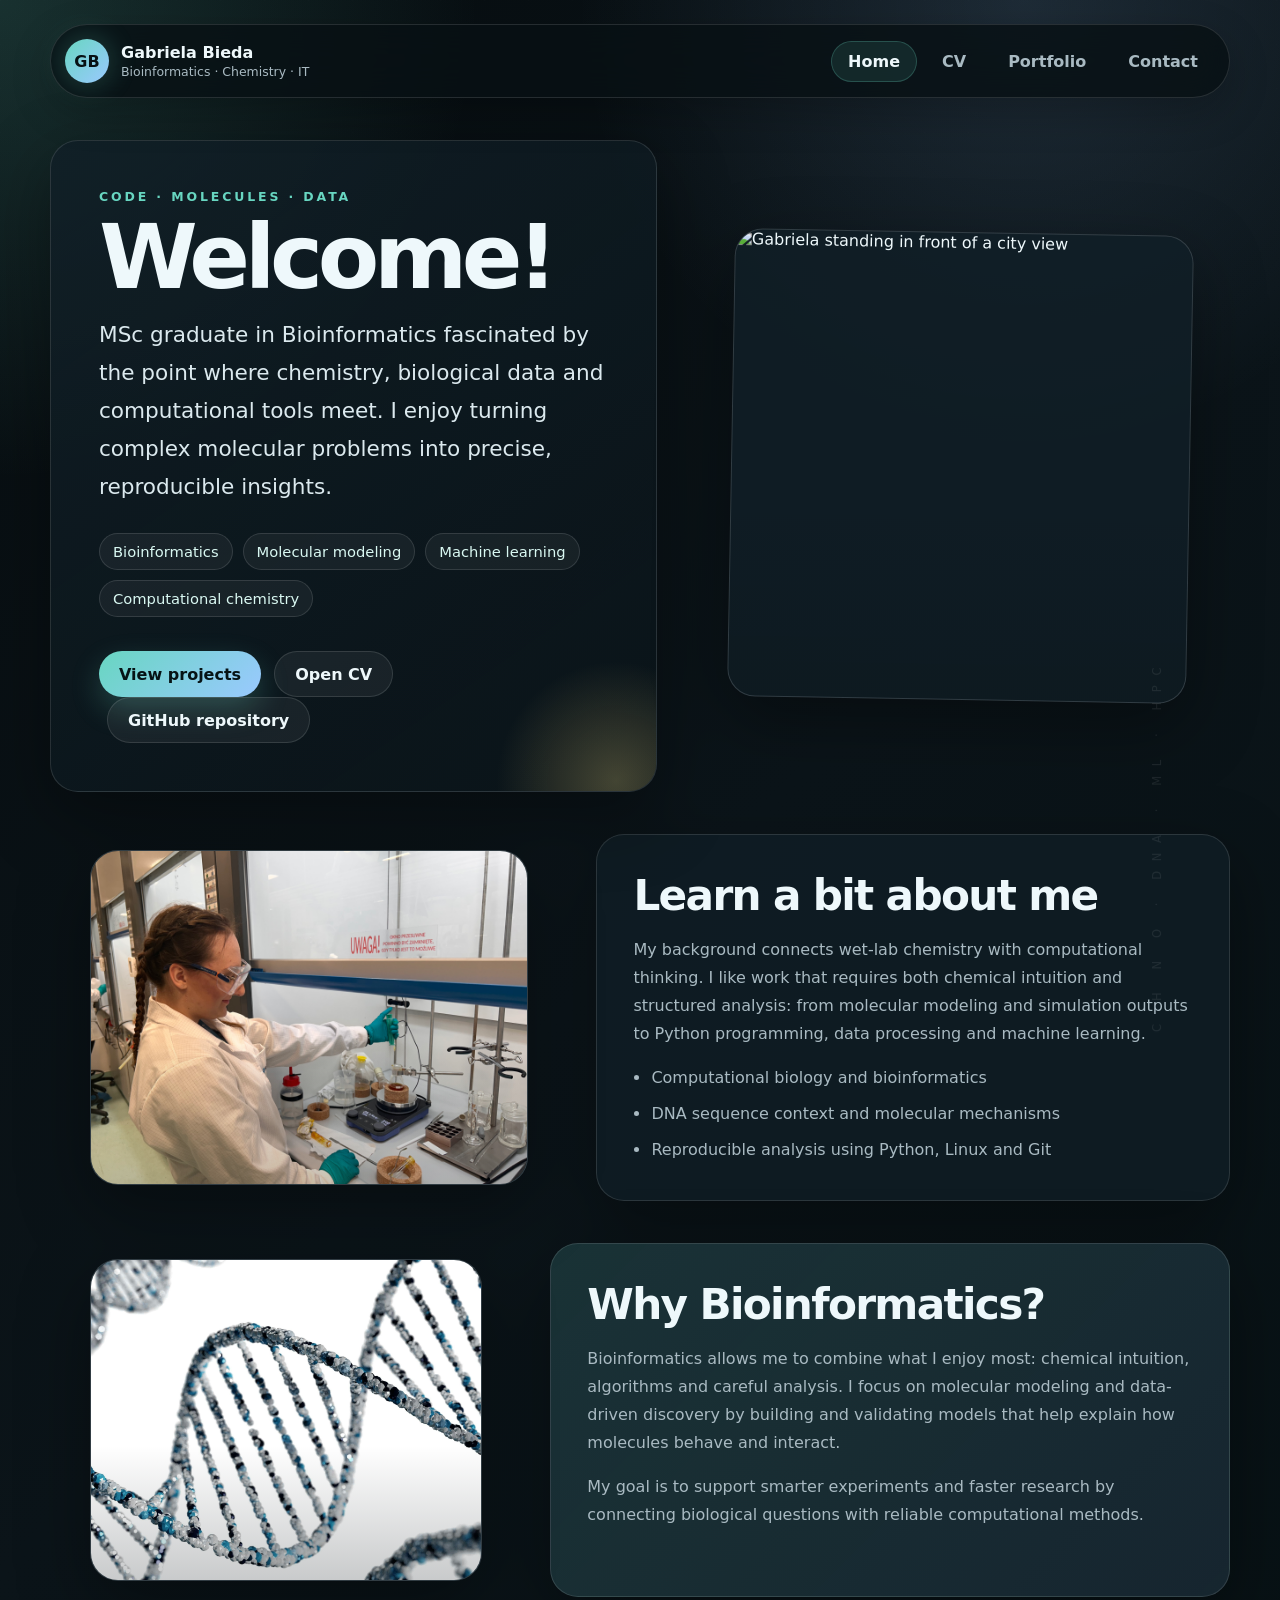
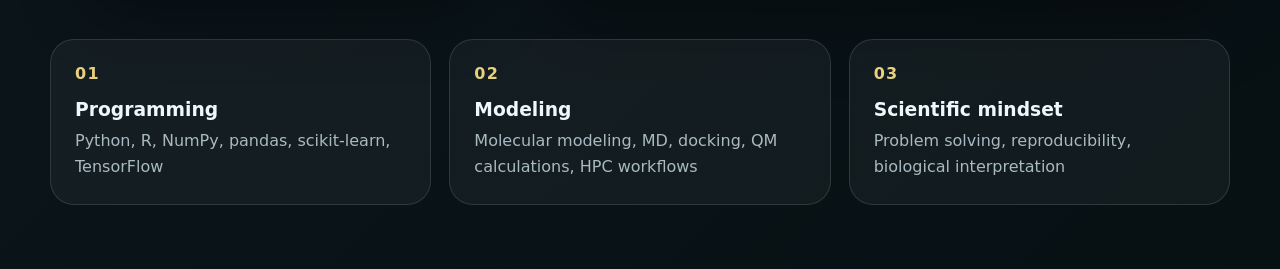
==== index.html @ ac341441 "Update index.html" ====
<!DOCTYPE html>
<html lang="en">
<head>
  <meta charset="UTF-8" />
  <meta name="viewport" content="width=device-width, initial-scale=1.0" />
  <title>Gabriela Bieda | Bioinformatics Portfolio</title>
  <link rel="stylesheet" href="css/main.css" />
  <link rel="stylesheet" href="css/home.css" />
  <link rel="stylesheet" href="css/portfolio.css" />
</head>
<body>
  <div class="site">
    <header class="topbar">
      <a class="brand" href="#home" aria-label="Go to home section">
        <span class="brand-mark">GB</span>
        <span>
          <strong>Gabriela Bieda</strong>
          <small>Bioinformatics · Chemistry · IT</small>
        </span>
      </a>

      <nav class="nav" aria-label="Main navigation">
        <a class="nav-link" href="#home">Home</a>
        <a class="nav-link" href="#cv">CV</a>
        <a class="nav-link" href="#portfolio">Portfolio</a>
        <a class="nav-link" href="#contact">Contact</a>
      </nav>
    </header>

    <main class="pages">
      <section id="home" class="page home-page" aria-labelledby="home-title">
        <div class="hero-grid">
          <div class="hero-copy">
            <p class="eyebrow">Code · Molecules · Data</p>
            <h1 id="home-title">Welcome!</h1>
            <p class="lead">
              MSc graduate in Bioinformatics fascinated by the point where chemistry,
              biological data and computational tools meet. I enjoy turning complex molecular
              problems into precise, reproducible insights.
            </p>
            <div class="tag-row" aria-label="Main interests">
              <span>Bioinformatics</span>
              <span>Molecular modeling</span>
              <span>Machine learning</span>
              <span>Computational chemistry</span>
            </div>
            <div class="hero-actions">
  <a class="button primary" href="#portfolio">View projects</a>
  <a class="button secondary" href="#cv">Open CV</a>
  <a class="button secondary" href="https://github.com/Gabii3355" target="_blank" rel="noopener noreferrer">
    GitHub repository
  </a>
</div>
          </div>

          <figure class="photo-card hero-photo">
            <img src="assets/gabriela-city-view.png" alt="Gabriela standing in front of a city view" />
          </figure>
        </div>

        <section class="about-section split-section" aria-labelledby="about-title">
          <figure class="photo-card lab-photo">
            <img src="assets/gabriela-lab.png" alt="Gabriela working in a chemistry laboratory" />
          </figure>
          <div class="text-card">
            <h2 id="about-title">Learn a bit about me</h2>
            <p>
              My background connects wet-lab chemistry with computational thinking. I like work
              that requires both chemical intuition and structured analysis: from molecular
              modeling and simulation outputs to Python programming, data processing and machine learning.
            </p>
            <ul class="clean-list">
              <li>Computational biology and bioinformatics</li>
              <li>DNA sequence context and molecular mechanisms</li>
              <li>Reproducible analysis using Python, Linux and Git</li>
            </ul>
          </div>
        </section>

        <section class="why-section split-section reverse" aria-labelledby="why-title">
          <figure class="photo-card dna-photo">
            <img src="assets/dna-helix.png" alt="DNA double helix illustration" />
          </figure>
          <div class="text-card accent-card">
            <h2 id="why-title">Why Bioinformatics?</h2>
            <p>
              Bioinformatics allows me to combine what I enjoy most: chemical intuition, algorithms
              and careful analysis. I focus on molecular modeling and data-driven discovery by
              building and validating models that help explain how molecules behave and interact.
            </p>
            <p>
              My goal is to support smarter experiments and faster research by connecting
              biological questions with reliable computational methods.
            </p>
          </div>
        </section>

        <section class="skills-strip" aria-label="Selected skills">
          <article>
            <span>01</span>
            <h3>Programming</h3>
            <p>Python, R, NumPy, pandas, scikit-learn, TensorFlow</p>
          </article>
          <article>
            <span>02</span>
            <h3>Modeling</h3>
            <p>Molecular modeling, MD, docking, QM calculations, HPC workflows</p>
          </article>
          <article>
            <span>03</span>
            <h3>Scientific mindset</h3>
            <p>Problem solving, reproducibility, biological interpretation</p>
          </article>
        </section>
      </section>

      <section id="cv" class="page" aria-labelledby="cv-title">
        <div class="page-heading">
          <p class="eyebrow">Curriculum vitae</p>
          <h1 id="cv-title">CV</h1>
          <p>
            Here you can view or download my CV in PDF format.
          </p>
          <a class="button primary" href="assets/Gabriela_Bieda_CV.pdf" download>Download CV</a>
        </div>
        <div class="cv-shell">
          <iframe
            class="cv-frame"
            src="assets/Gabriela_Bieda_CV.pdf#toolbar=1&navpanes=0"
            title="Gabriela Bieda CV PDF">
          </iframe>
        </div>
      </section>

      <section id="portfolio" class="page" aria-labelledby="portfolio-title">
        <div class="page-heading">
          <p class="eyebrow">Selected work</p>
          <h1 id="portfolio-title">Portfolio</h1>
          <p>
            A growing collection of projects combining bioinformatics, chemistry, machine learning
            and data analysis.
          </p>
        </div>

        <div class="project-grid">
          <a class="project-card" href="projects/master-thesis/">
            <span class="project-number">01</span>
            <h2>DNA sequence effects on cytosine deamination</h2>
            <p>Master's thesis project using MED and DTSS analyses.</p>
            <span class="project-tags">Python · Molecular modeling · Data visualization</span>
            <span class="project-link-completed"> Completed project</span>
          </a>

          <a class="project-card" href="projects/formic_acid_mlp/">
            <span class="project-number">02</span>
            <h2>Machine Learning Interatomic Potential for Formic Acid Dimer</h2>
            <p>FAD molecular modeling and ML potential workflow.</p>
            <span class="project-tags">DeepMD · LAMMPS · Python</span>
            <span class="project-link-completed"> Completed project</span>
          </a>

         <a class="project-card" href="projects/fastq-qc/">
  <span class="project-number">03</span>
  <h2>FASTQ Quality Control in R</h2>
  <p>Mini bioinformatics project focused on sequencing read quality analysis, filtering and trimming of FASTQ data.</p>
  <span class="project-tags">R · ShortRead · FASTQ · Bioinformatics</span>
  <span class="project-link-completed"> Completed project</span>
</a>
        </div>
      </section>

      <section id="contact" class="page" aria-labelledby="contact-title">
        <div class="page-heading contact-heading">
          <p class="eyebrow">Let’s connect</p>
          <h1 id="contact-title">Contact</h1>
          <p>
            I am open to research, bioinformatics, computational chemistry and data science opportunities.
          </p>
        </div>

        <div class="contact-grid">
          <a class="contact-card" href="mailto:gabi.bieda@hotmail.com">
            <span>Email</span>
            <strong>gabi.bieda@hotmail.com</strong>
          </a>
          <a class="contact-card" href="tel:+48731602139">
            <span>Phone</span>
            <strong>+48 731 602 139</strong>
          </a>
          <a class="contact-card" href="https://www.linkedin.com/in/gabriela-bieda-77a661300/" target="_blank" rel="noopener noreferrer">
            <span>LinkedIn</span>
            <strong>gabriela-bieda-77a661300</strong>
          </a>
        </div>
      </section>
    </main>
  </div>
</body>
</html>
---- css/main.css ----
:root {
  --bg: #081014;
  --bg-soft: #101b22;
  --panel: rgba(17, 31, 39, 0.86);
  --panel-strong: #132a36;
  --text: #eef8fb;
  --muted: #a9bac2;
  --line: rgba(255, 255, 255, 0.12);
  --accent: #68d6c1;
  --accent-2: #9ac9ff;
  --chem: #e8d17d;
  --shadow: 0 24px 70px rgba(0, 0, 0, 0.36);
  --radius: 28px;
}

* {
  box-sizing: border-box;
}

html {
  scroll-behavior: smooth;
}

body {
  margin: 0;
  min-height: 100vh;
  font-family: Inter, ui-sans-serif, system-ui, -apple-system, BlinkMacSystemFont, "Segoe UI", sans-serif;
  color: var(--text);
  background:
    radial-gradient(circle at top left, rgba(104, 214, 193, 0.18), transparent 30rem),
    radial-gradient(circle at 80% 0%, rgba(154, 201, 255, 0.14), transparent 28rem),
    linear-gradient(135deg, #070d10 0%, #0b1419 50%, #071114 100%);
}

body::before {
  content: "";
  position: fixed;
  inset: 0;
  pointer-events: none;
  opacity: 0.12;
  background-image:
    linear-gradient(rgba(255,255,255,.06) 1px, transparent 1px),
    linear-gradient(90deg, rgba(255,255,255,.06) 1px, transparent 1px);
  background-size: 44px 44px;
  mask-image: linear-gradient(to bottom, black, transparent 85%);
}

body::after {
  content: "C  H  N  O   ·   DNA   ·   ML   ·   HPC";
  position: fixed;
  right: -4rem;
  bottom: 3rem;
  transform: rotate(-90deg);
  color: rgba(255,255,255,0.08);
  letter-spacing: .6rem;
  font-size: .72rem;
  pointer-events: none;
}

a {
  color: inherit;
}

img {
  display: block;
  width: 100%;
}

h1,
h2,
h3,
p {
  margin-top: 0;
}

h1 {
  margin-bottom: 18px;
  font-size: clamp(2.8rem, 7vw, 6.6rem);
  line-height: .92;
  letter-spacing: -0.06em;
}

h2 {
  margin-bottom: 16px;
  font-size: clamp(1.8rem, 3.3vw, 3.1rem);
  letter-spacing: -0.04em;
}

h3 {
  margin-bottom: 8px;
}

.site {
  width: min(1180px, calc(100% - 32px));
  margin: 0 auto;
  padding: 24px 0 64px;
}

.topbar {
  position: sticky;
  top: 16px;
  z-index: 10;
  display: flex;
  align-items: center;
  justify-content: space-between;
  gap: 18px;
  padding: 14px;
  border: 1px solid var(--line);
  border-radius: 999px;
  background: rgba(8, 16, 20, 0.82);
  backdrop-filter: blur(18px);
  box-shadow: 0 14px 40px rgba(0, 0, 0, 0.22);
}

.brand {
  display: inline-flex;
  align-items: center;
  gap: 12px;
  text-decoration: none;
  min-width: 230px;
}

.brand-mark {
  display: grid;
  place-items: center;
  width: 44px;
  height: 44px;
  border-radius: 50%;
  color: #071114;
  font-weight: 800;
  background: linear-gradient(135deg, var(--accent), var(--accent-2));
  box-shadow: 0 0 28px rgba(104, 214, 193, 0.28);
}

.brand strong,
.brand small {
  display: block;
}

.brand small {
  margin-top: 2px;
  color: var(--muted);
  font-size: .78rem;
}

.nav {
  display: flex;
  align-items: center;
  gap: 8px;
  flex-wrap: wrap;
  justify-content: flex-end;
}

.nav-link {
  padding: 10px 16px;
  border: 1px solid transparent;
  border-radius: 999px;
  text-decoration: none;
  color: var(--muted);
  font-weight: 700;
  transition: .2s ease;
}

.nav-link:hover,
.site:not(:has(.page:target)) .nav-link[href="#home"],
.site:has(#home:target) .nav-link[href="#home"],
.site:has(#cv:target) .nav-link[href="#cv"],
.site:has(#portfolio:target) .nav-link[href="#portfolio"],
.site:has(#contact:target) .nav-link[href="#contact"] {
  color: var(--text);
  border-color: rgba(104, 214, 193, 0.24);
  background: rgba(104, 214, 193, 0.11);
}

.pages {
  position: relative;
  margin-top: 42px;
}

.page {
  display: none;
  animation: pageIn .35s ease both;
}

#home {
  display: block;
}

.page:target {
  display: block;
}

.pages:has(.page:target) #home {
  display: none;
}

.pages:has(#home:target) #home {
  display: block;
}

@keyframes pageIn {
  from {
    opacity: 0;
    transform: translateY(10px);
  }
  to {
    opacity: 1;
    transform: translateY(0);
  }
}

.eyebrow {
  margin: 0 0 12px;
  color: var(--accent);
  font-size: .78rem;
  font-weight: 800;
  letter-spacing: .18rem;
  text-transform: uppercase;
}

.lead {
  color: #dbe9ee;
  font-size: clamp(1.08rem, 2vw, 1.35rem);
  line-height: 1.75;
  max-width: 760px;
}

.button {
  display: inline-flex;
  align-items: center;
  justify-content: center;
  min-height: 46px;
  padding: 12px 20px;
  border-radius: 999px;
  font-weight: 800;
  text-decoration: none;
  transition: .2s ease;
}

.button.primary {
  color: #061315;
  background: linear-gradient(135deg, var(--accent), var(--accent-2));
  box-shadow: 0 12px 30px rgba(104,214,193,.24);
}

.button.secondary {
  margin-left: 8px;
  border: 1px solid var(--line);
  color: var(--text);
  background: rgba(255,255,255,.06);
}

.button:hover {
  transform: translateY(-2px);
}

.page-heading {
  max-width: 850px;
  padding: 44px;
  border: 1px solid var(--line);
  border-radius: var(--radius);
  background: rgba(17, 31, 39, 0.78);
  box-shadow: var(--shadow);
}

.page-heading h1 {
  font-size: clamp(2.4rem, 6vw, 5.6rem);
}

.page-heading p {
  color: var(--muted);
  line-height: 1.75;
}

.page-heading .button {
  position: relative;
  z-index: 1;
}

.cv-shell {
  margin-top: 28px;
  padding: 14px;
  border: 1px solid var(--line);
  border-radius: var(--radius);
  background: rgba(255,255,255,.04);
  box-shadow: var(--shadow);
}

.cv-frame {
  display: block;
  width: 100%;
  height: min(82vh, 980px);
  min-height: 620px;
  border: 0;
  border-radius: 18px;
  background: #fff;
}

.contact-grid {
  display: grid;
  grid-template-columns: repeat(3, 1fr);
  gap: 18px;
  margin-top: 28px;
}

.contact-card {
  display: flex;
  flex-direction: column;
  gap: 10px;
  min-height: 170px;
  justify-content: center;
  padding: 26px;
  border: 1px solid var(--line);
  border-radius: var(--radius);
  text-decoration: none;
  background: rgba(17, 31, 39, 0.78);
  box-shadow: var(--shadow);
  transition: .2s ease;
}

.contact-card:hover {
  transform: translateY(-4px);
  border-color: rgba(104,214,193,.38);
}

.contact-card span {
  color: var(--accent);
  font-weight: 900;
  letter-spacing: .1rem;
  text-transform: uppercase;
  font-size: .76rem;
}

.contact-card strong {
  font-size: clamp(1rem, 2vw, 1.25rem);
  overflow-wrap: anywhere;
}

@media (max-width: 920px) {
  .topbar {
    align-items: flex-start;
    border-radius: 28px;
    flex-direction: column;
  }

  .nav {
    width: 100%;
    justify-content: flex-start;
  }

  .contact-grid {
    grid-template-columns: 1fr;
  }
}

@media (max-width: 620px) {
  .site {
    width: min(100% - 18px, 1180px);
    padding-top: 10px;
  }

  .topbar,
  .page-heading {
    padding: 22px;
  }

  .brand {
    min-width: 0;
  }

  .nav-link {
    padding: 9px 12px;
    font-size: .92rem;
  }

  .button.secondary {
    margin-left: 0;
    margin-top: 10px;
  }

  .cv-frame {
    min-height: 520px;
  }
}
---- css/home.css ----
.hero-grid {
  display: grid;
  grid-template-columns: 1.06fr .94fr;
  gap: 34px;
  align-items: center;
  min-height: 580px;
}

.hero-copy {
  position: relative;
  padding: 48px;
  border: 1px solid var(--line);
  border-radius: var(--radius);
  background: linear-gradient(145deg, rgba(17,31,39,.86), rgba(10,20,25,.76));
  box-shadow: var(--shadow);
  overflow: hidden;
}

.hero-copy::after {
  content: "";
  position: absolute;
  width: 260px;
  height: 260px;
  right: -90px;
  bottom: -120px;
  border-radius: 50%;
  background: radial-gradient(circle, rgba(232,209,125,.26), transparent 65%);
}

.tag-row {
  display: flex;
  flex-wrap: wrap;
  gap: 10px;
  margin: 28px 0 34px;
}

.tag-row span {
  padding: 9px 13px;
  border: 1px solid rgba(255, 255, 255, 0.12);
  border-radius: 999px;
  color: #d9f8f2;
  background: rgba(255, 255, 255, 0.05);
  font-size: .92rem;
}

.hero-actions {
  position: relative;
  z-index: 1;
}

.photo-card {
  position: relative;
  border: 1px solid rgba(255,255,255,.14);
  border-radius: var(--radius);
  overflow: hidden;
  background: var(--panel);
  box-shadow: var(--shadow);
}

.photo-card::before {
  content: "";
  position: absolute;
  inset: 0;
  z-index: 1;
  pointer-events: none;
  background: linear-gradient(to bottom, transparent 58%, rgba(8,16,20,.22));
}

.hero-photo {
  transform: rotate(1deg);
}

.hero-photo img {
  aspect-ratio: 1 / 1.02;
  object-fit: cover;
}

.split-section {
  display: grid;
  grid-template-columns: .9fr 1.1fr;
  gap: 28px;
  align-items: stretch;
  margin-top: 42px;
}

.split-section.reverse {
  grid-template-columns: .82fr 1.18fr;
}

.lab-photo img,
.dna-photo img {
  height: 100%;
  min-height: 320px;
  object-fit: cover;
}

.text-card {
  padding: 36px;
  border: 1px solid var(--line);
  border-radius: var(--radius);
  background: rgba(17, 31, 39, 0.76);
  box-shadow: var(--shadow);
}

.text-card p,
.clean-list {
  color: var(--muted);
  line-height: 1.75;
}

.clean-list {
  padding-left: 18px;
  margin-bottom: 0;
}

.clean-list li + li {
  margin-top: 8px;
}

.accent-card {
  background:
    linear-gradient(135deg, rgba(104, 214, 193, 0.12), rgba(154, 201, 255, 0.06)),
    rgba(17, 31, 39, 0.78);
}

.skills-strip {
  display: grid;
  grid-template-columns: repeat(3, 1fr);
  gap: 18px;
  margin-top: 42px;
}

.skills-strip article {
  padding: 24px;
  border: 1px solid var(--line);
  border-radius: 24px;
  background: rgba(255,255,255,.045);
}

.skills-strip span {
  display: inline-flex;
  margin-bottom: 16px;
  color: var(--chem);
  font-weight: 900;
  letter-spacing: .08rem;
}

.skills-strip p {
  color: var(--muted);
  line-height: 1.6;
  margin-bottom: 0;
}

@media (max-width: 920px) {
  .hero-grid,
  .split-section,
  .split-section.reverse,
  .skills-strip {
    grid-template-columns: 1fr;
  }

  .hero-grid {
    min-height: unset;
  }

  .hero-photo {
    transform: none;
  }
}

@media (max-width: 620px) {
  .hero-copy,
  .text-card {
    padding: 22px;
  }

  .hero-actions {
    display: grid;
    gap: 10px;
  }
}
---- css/portfolio.css ----
.project-grid {
  display: grid;
  grid-template-columns: repeat(3, 1fr);
  gap: 20px;
  margin-top: 28px;
}

.project-card {
  position: relative;
  min-height: 360px;
  padding: 28px;
  border: 1px solid var(--line);
  border-radius: var(--radius);
  text-decoration: none;
  background:
    radial-gradient(circle at 90% 10%, rgba(104,214,193,.16), transparent 12rem),
    rgba(17, 31, 39, 0.78);
  box-shadow: var(--shadow);
  transition: .22s ease;
  overflow: hidden;
}

.project-card::after {
  content: "";
  position: absolute;
  right: -48px;
  bottom: -48px;
  width: 150px;
  height: 150px;
  border: 1px solid rgba(154,201,255,.28);
  border-radius: 50%;
}

.project-card:hover {
  transform: translateY(-6px);
  border-color: rgba(104,214,193,.38);
}

.project-number {
  display: inline-flex;
  margin-bottom: 16px;
  color: var(--chem);
  font-weight: 900;
  letter-spacing: .08rem;
}

.project-card h2 {
  font-size: 1.5rem;
  line-height: 1.16;
}

.project-card p {
  color: var(--muted);
  line-height: 1.75;
}

.project-tags {
  display: block;
  margin-top: 18px;
  color: #d9f8f2;
  font-size: .88rem;
  line-height: 1.5;
}

.project-link {
  position: absolute;
  left: 28px;
  bottom: 28px;
  color: var(--accent);
  font-weight: 900;
}
.project-link-completed {
  color: #4ade80
  position: absolute;
  left: 28px;
  bottom: 28px;
  color: var(--accent);
  font-weight: 900;
}

@media (max-width: 920px) {
  .project-grid {
    grid-template-columns: 1fr;
  }

  .project-card {
    min-height: 260px;
  }
}
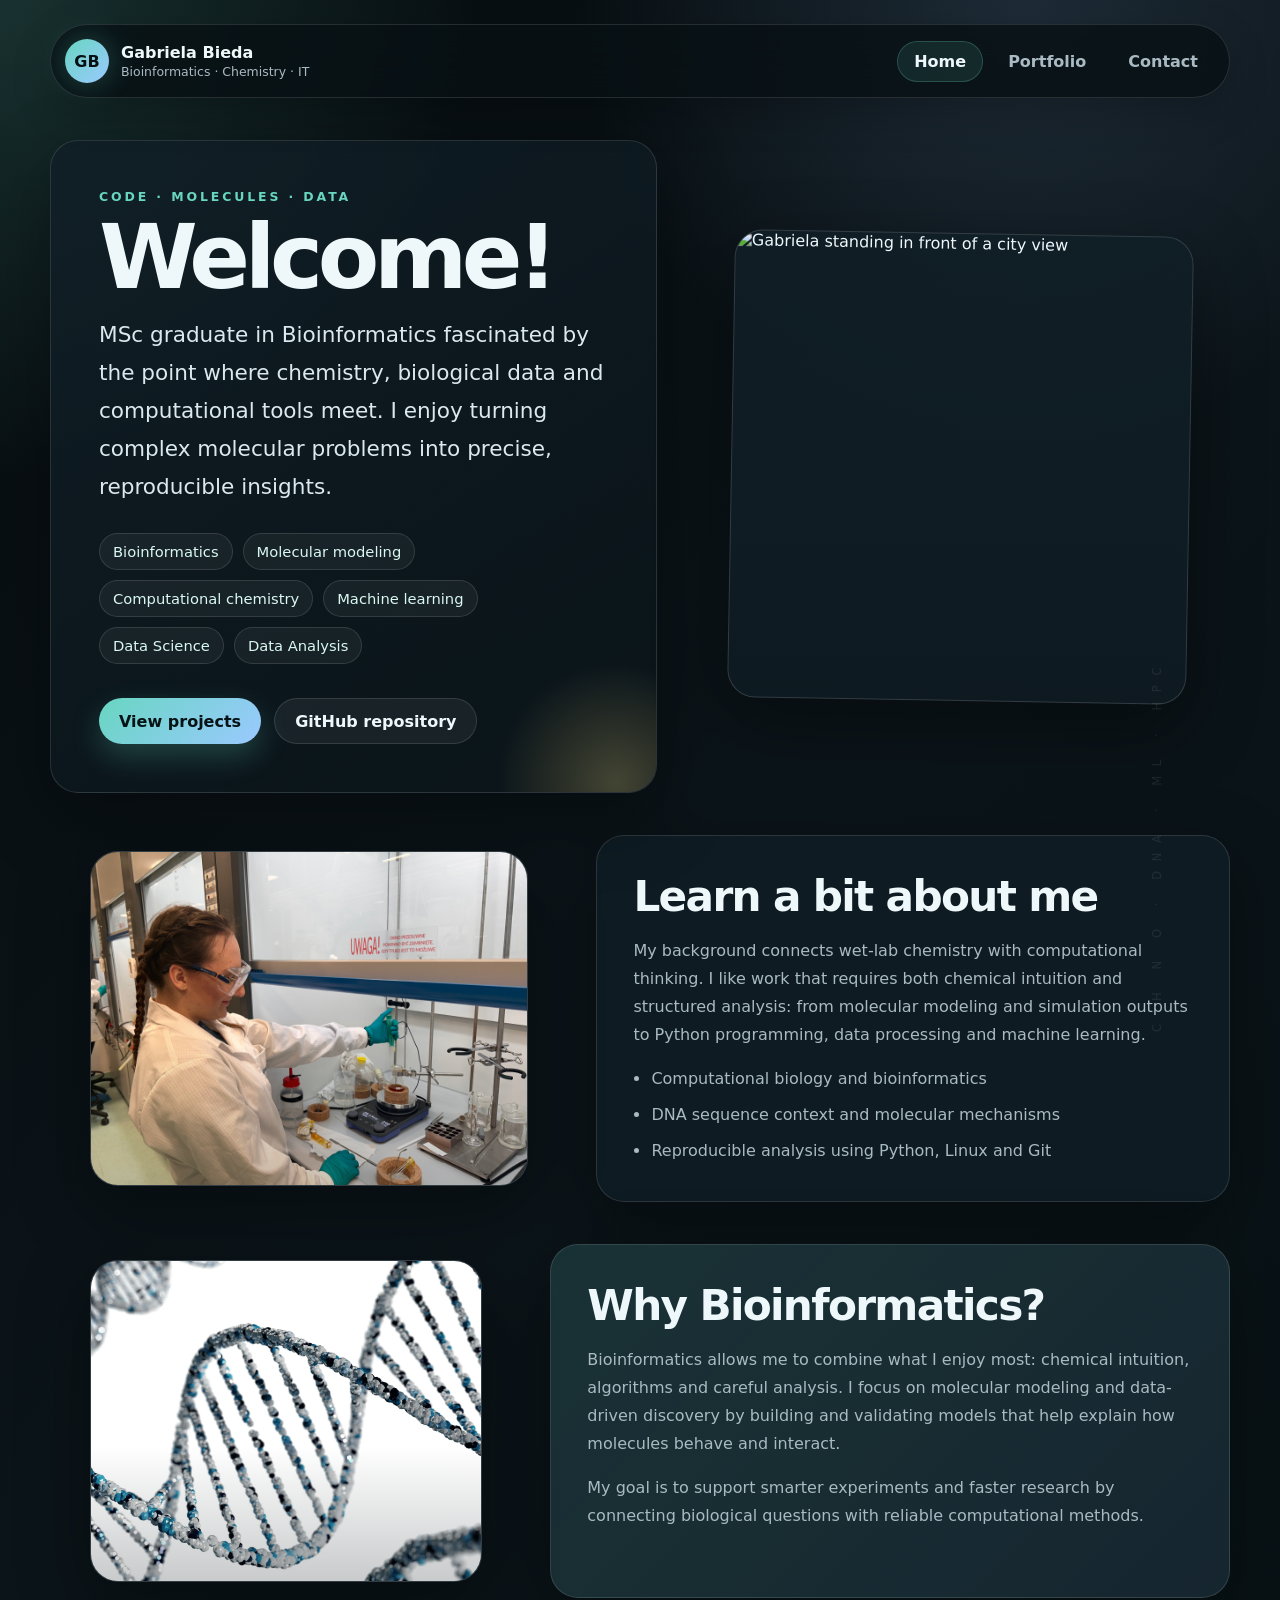
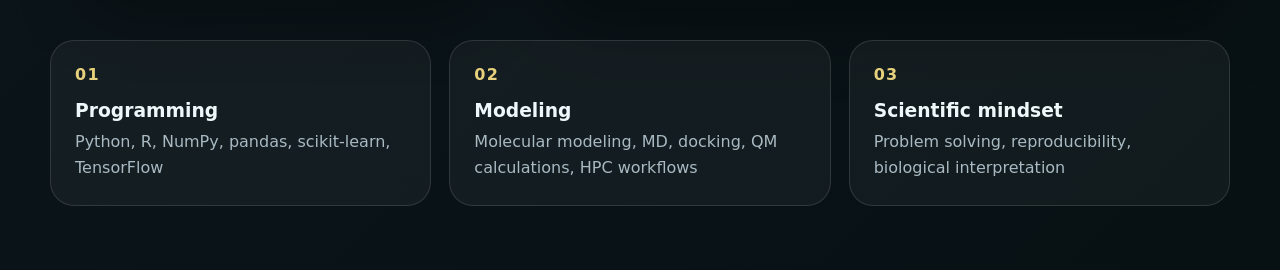
==== commit 5e60a743: "Update index.html" ====
--- a/index.html
+++ b/index.html
@@ -3,7 +3,7 @@
 <head>
   <meta charset="UTF-8" />
   <meta name="viewport" content="width=device-width, initial-scale=1.0" />
-  <title>Gabriela Bieda | Bioinformatics Portfolio</title>
+  <title>Gabriela Bieda | Portfolio</title>
   <link rel="stylesheet" href="css/main.css" />
   <link rel="stylesheet" href="css/home.css" />
   <link rel="stylesheet" href="css/portfolio.css" />
@@ -21,7 +21,6 @@
 
       <nav class="nav" aria-label="Main navigation">
         <a class="nav-link" href="#home">Home</a>
-        <a class="nav-link" href="#cv">CV</a>
         <a class="nav-link" href="#portfolio">Portfolio</a>
         <a class="nav-link" href="#contact">Contact</a>
       </nav>
@@ -41,12 +40,14 @@
             <div class="tag-row" aria-label="Main interests">
               <span>Bioinformatics</span>
               <span>Molecular modeling</span>
+              <span>Computational chemistry</span>
               <span>Machine learning</span>
-              <span>Computational chemistry</span>
+              <span>Data Science</span>
+              <span>Data Analysis</span>
+             
             </div>
             <div class="hero-actions">
   <a class="button primary" href="#portfolio">View projects</a>
-  <a class="button secondary" href="#cv">Open CV</a>
   <a class="button secondary" href="https://github.com/Gabii3355" target="_blank" rel="noopener noreferrer">
     GitHub repository
   </a>
@@ -114,24 +115,7 @@
         </section>
       </section>
 
-      <section id="cv" class="page" aria-labelledby="cv-title">
-        <div class="page-heading">
-          <p class="eyebrow">Curriculum vitae</p>
-          <h1 id="cv-title">CV</h1>
-          <p>
-            Here you can view or download my CV in PDF format.
-          </p>
-          <a class="button primary" href="assets/Gabriela_Bieda_CV.pdf" download>Download CV</a>
-        </div>
-        <div class="cv-shell">
-          <iframe
-            class="cv-frame"
-            src="assets/Gabriela_Bieda_CV.pdf#toolbar=1&navpanes=0"
-            title="Gabriela Bieda CV PDF">
-          </iframe>
-        </div>
-      </section>
-
+     
       <section id="portfolio" class="page" aria-labelledby="portfolio-title">
         <div class="page-heading">
           <p class="eyebrow">Selected work</p>
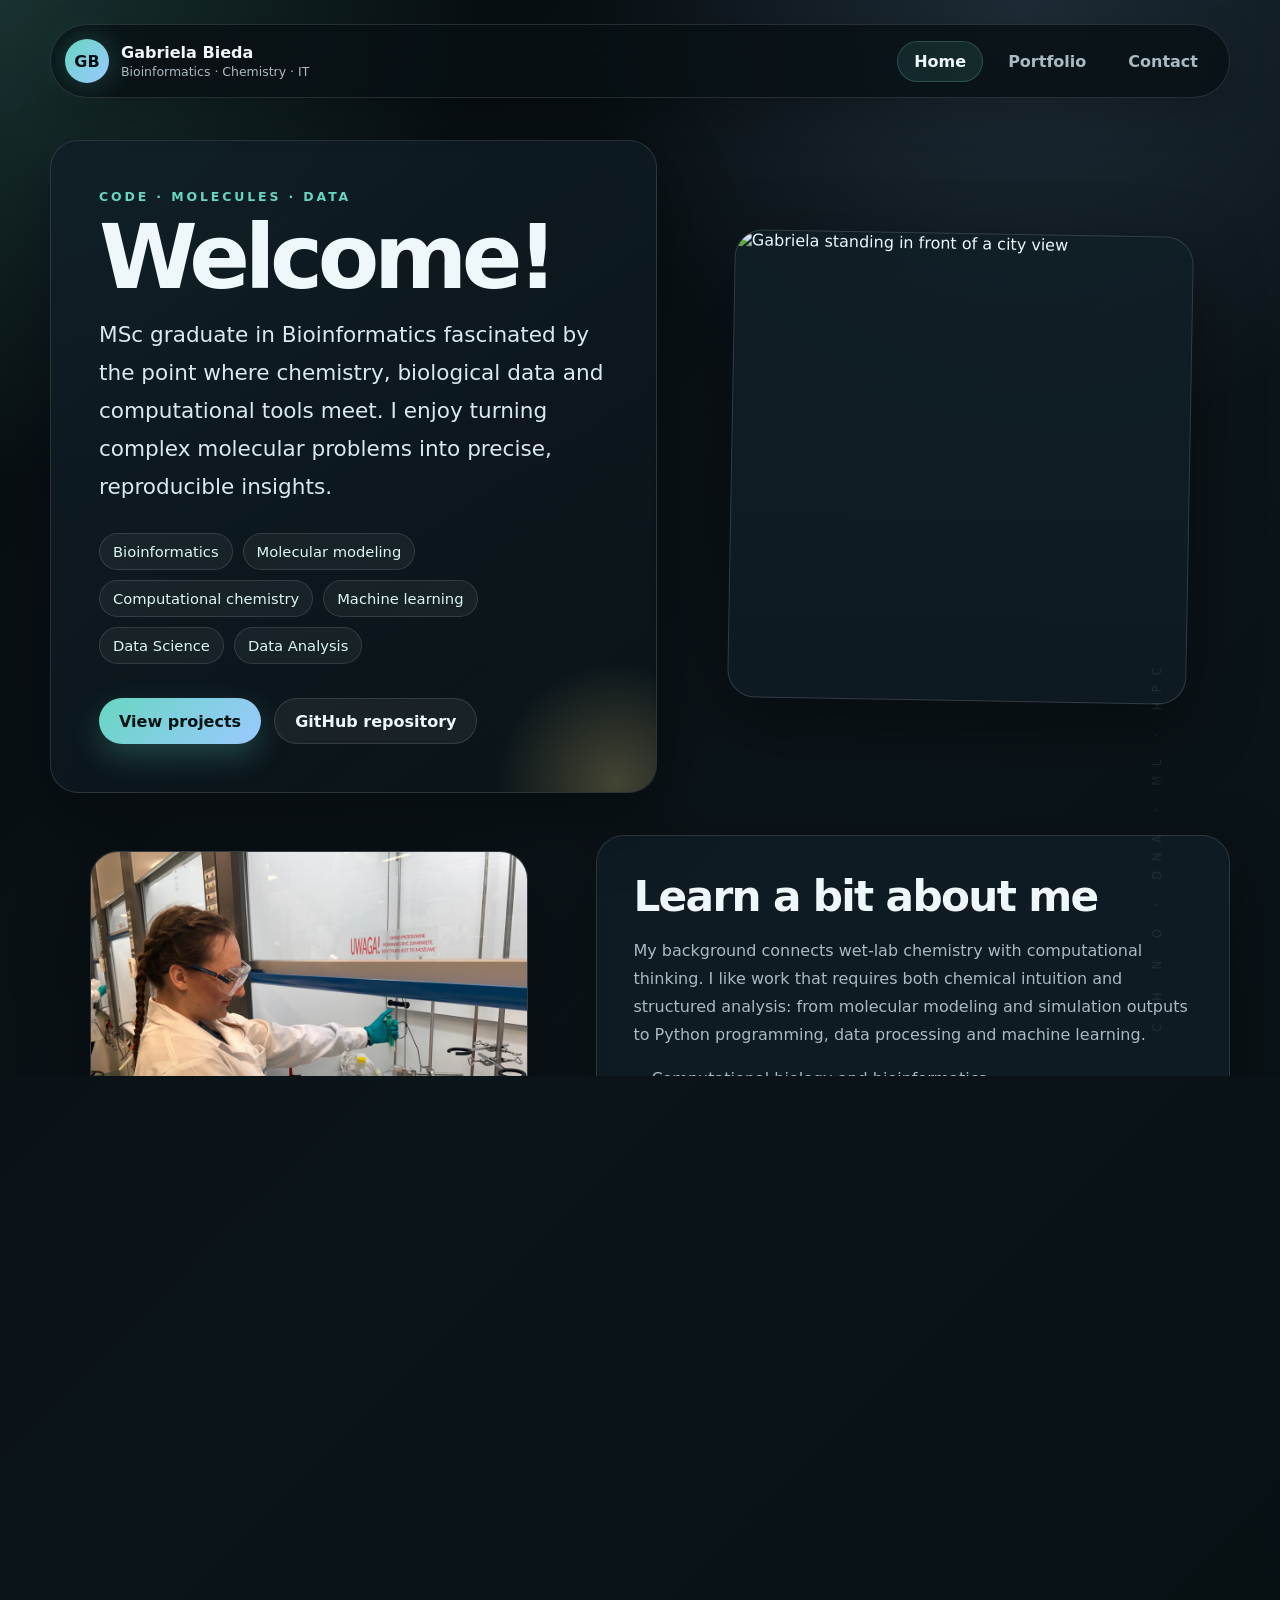
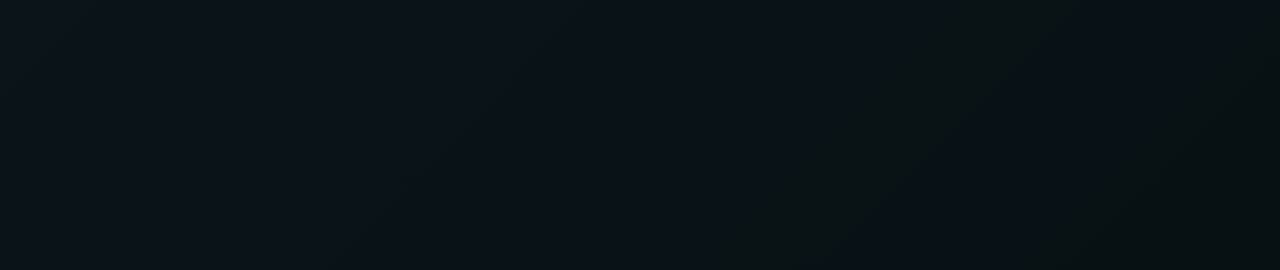
==== commit a7c47bee: "Update index.html" ====
--- a/index.html
+++ b/index.html
@@ -149,6 +149,32 @@
   <p>Mini bioinformatics project focused on sequencing read quality analysis, filtering and trimming of FASTQ data.</p>
   <span class="project-tags">R · ShortRead · FASTQ · Bioinformatics</span>
   <span class="project-link-completed"> Completed project</span>
+</a>  
+       <a class="project-card" href="projects/NMR_oils/">
+  <span class="project-number">04</span>
+  <h2>NMR Analysis of Edible Oils</h2>
+  <p> Data analysis project focused on preprocessing NMR measurements,
+    SQL analytics, multivariate analysis and classification of edible oils. </p>
+  <span class="project-tags">
+    Python · MySQL · PCA · K-means · KNN
+  </span>
+  <span class="project-link-completed">Completed project</span>
+</a>
+          
+  <a class="project-card" href="projects/scientific-literature-assistant/">
+  <span class="project-number">05</span>
+  <h2>Scientific Literature Assistant</h2>
+  <p>
+    Lightweight Retrieval-Augmented Generation application for querying
+    scientific PDF papers using BM25Plus retrieval, Groq-based semantic
+    reranking and source-grounded answers with page-level citations.
+  </p>
+  <span class="project-tags">
+    Python · RAG · BM25Plus · Groq · Streamlit
+  </span>
+  <span class="project-link-completed">
+    Completed project
+  </span>
 </a>
         </div>
       </section>
@@ -158,7 +184,7 @@
           <p class="eyebrow">Let’s connect</p>
           <h1 id="contact-title">Contact</h1>
           <p>
-            I am open to research, bioinformatics, computational chemistry and data science opportunities.
+            I am open to research, bioinformatics, computational chemistry and data science/data analysis opportunities.
           </p>
         </div>
 
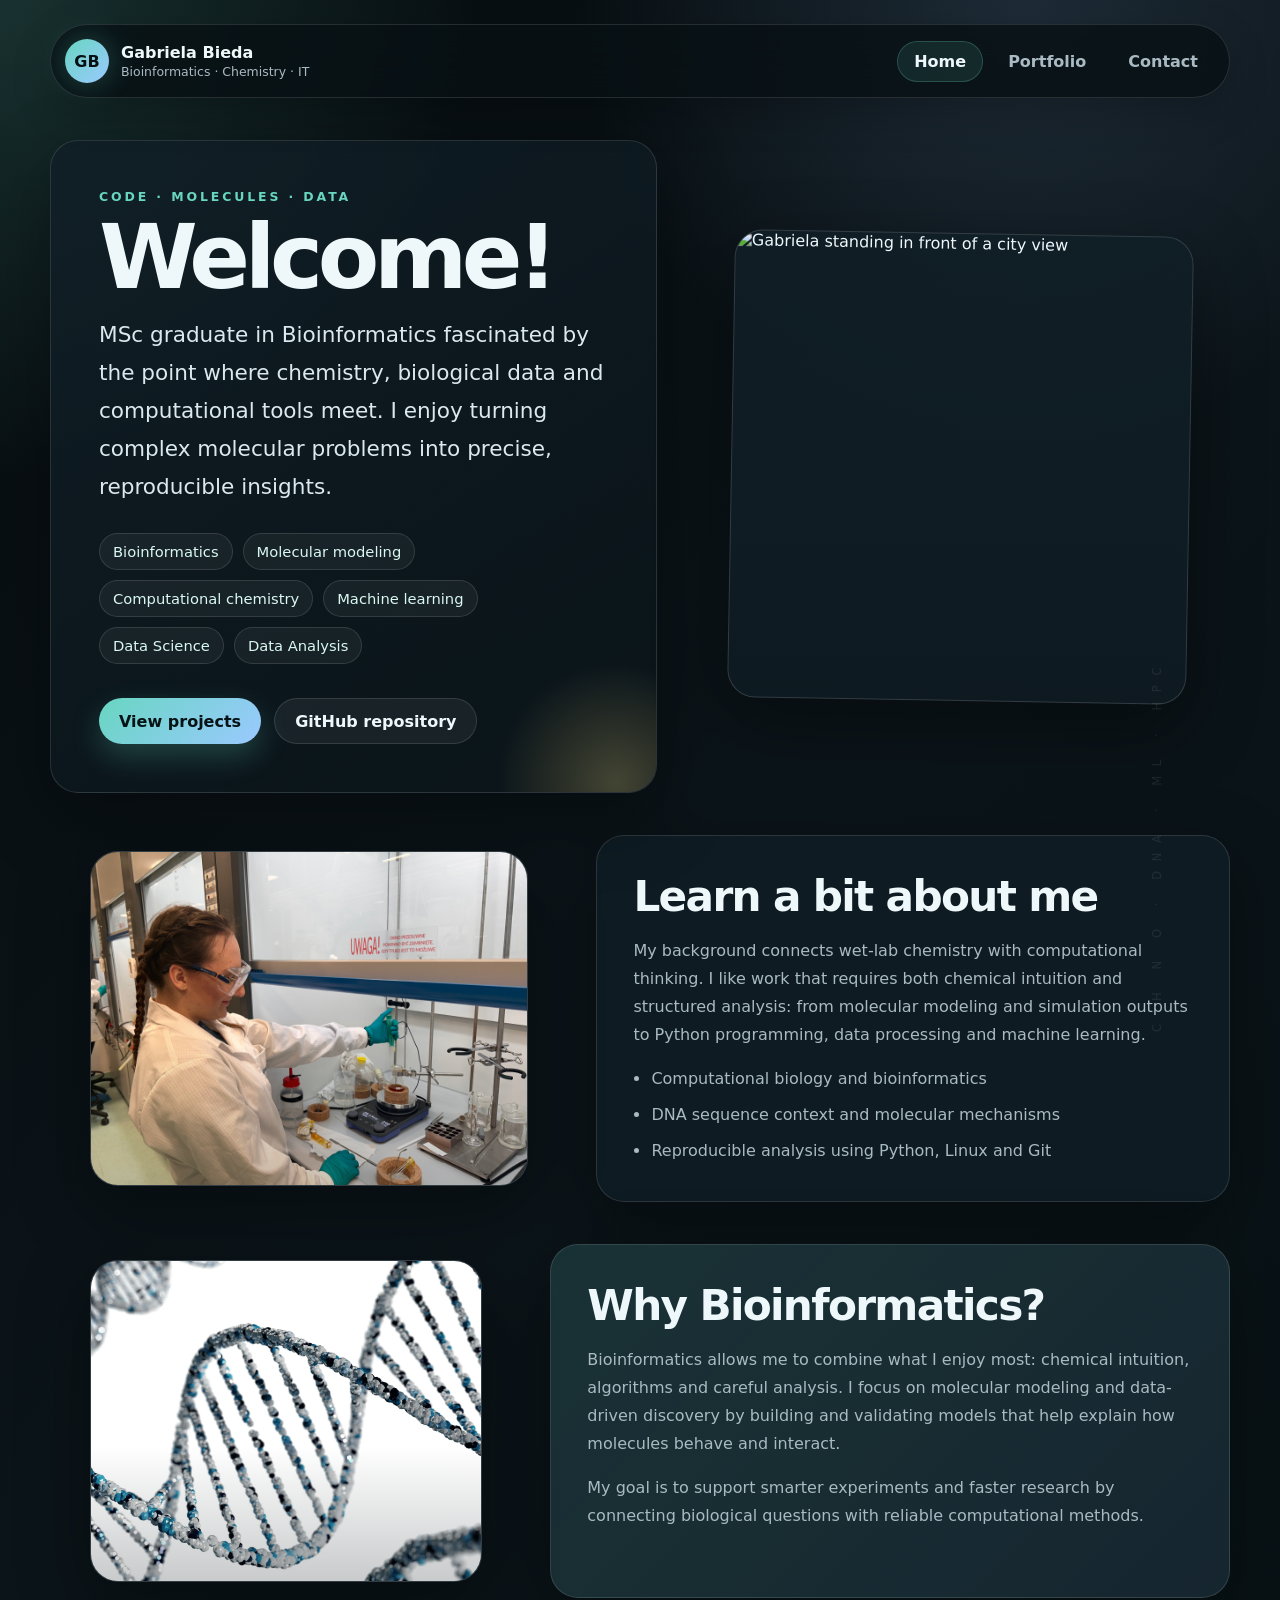
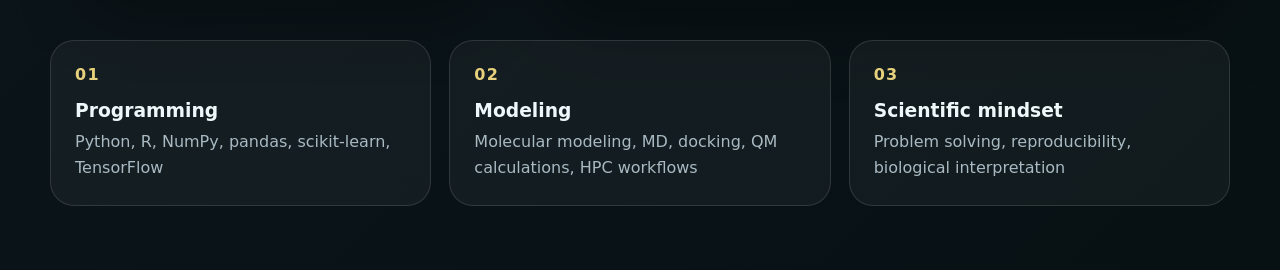
==== commit dd60063d: "Update index.html" ====
--- a/index.html
+++ b/index.html
@@ -161,7 +161,7 @@
   <span class="project-link-completed">Completed project</span>
 </a>
           
-  <a class="project-card" href="projects/scientific-literature-assistant/">
+  <a class="project-card" href="https://github.com/Gabii3355/Gabii3355.github.io/tree/main/projects/scientific-literature-assistant">
   <span class="project-number">05</span>
   <h2>Scientific Literature Assistant</h2>
   <p>
